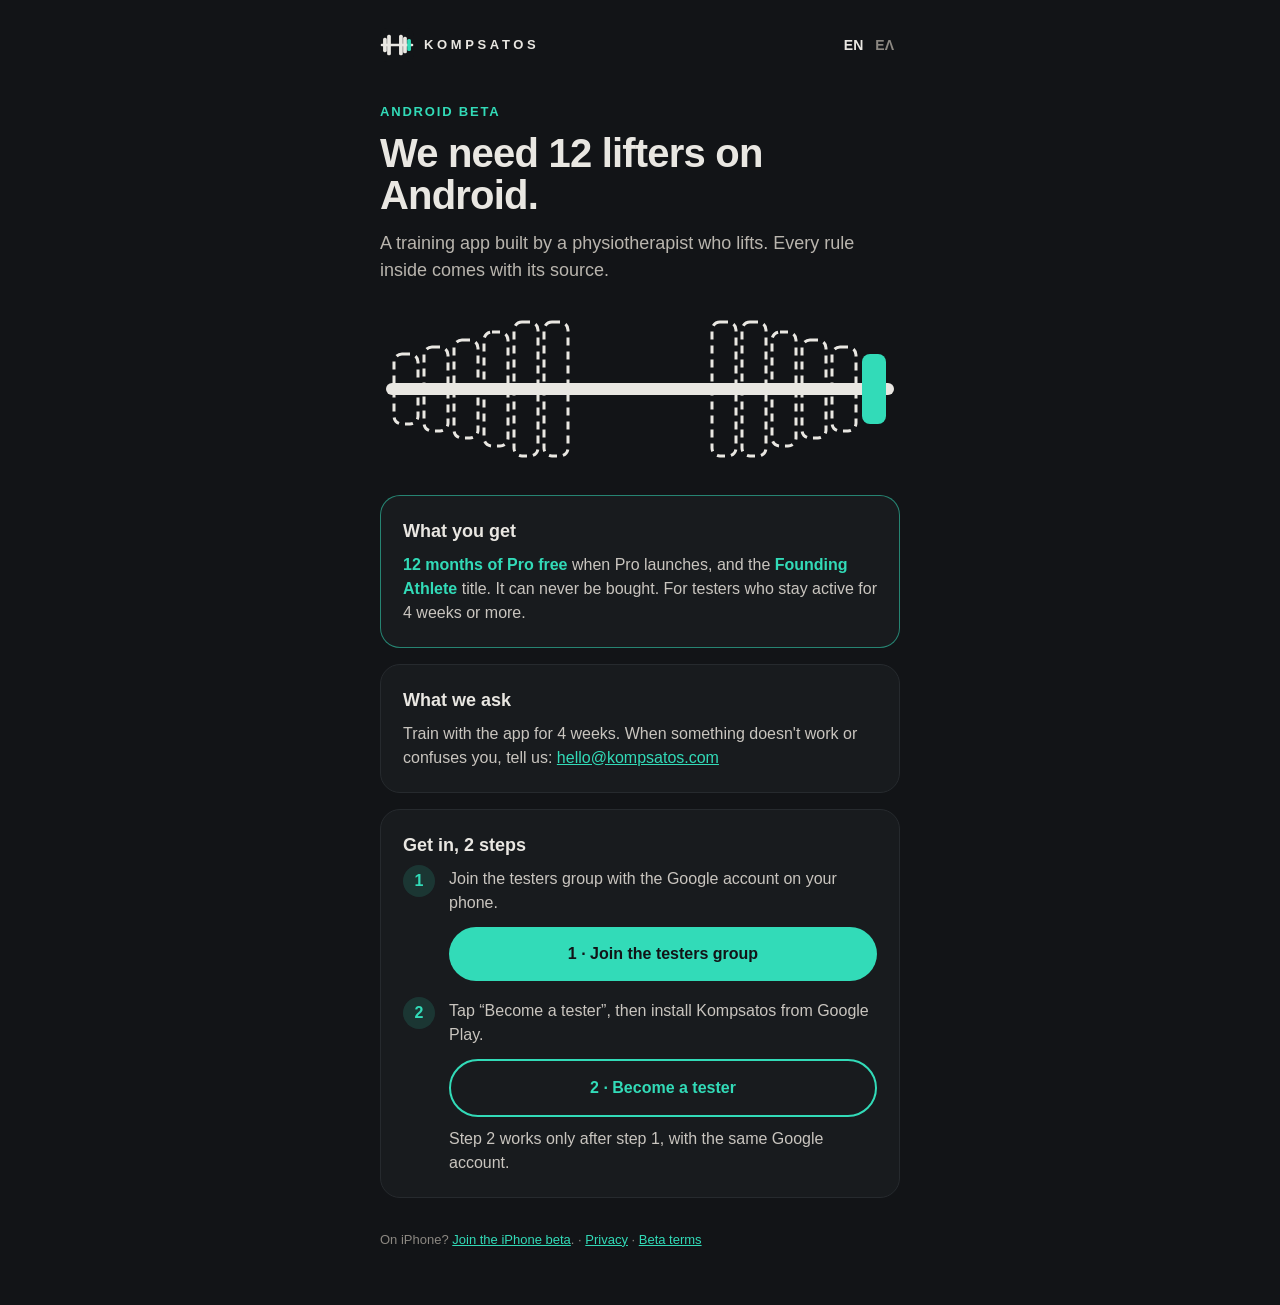
==== android/index.html @ 6ef9b978 "Android: 12 spots page (/android)" ====
<!doctype html>
<html lang="en">
<head>
  <meta charset="utf-8">
  <meta name="viewport" content="width=device-width, initial-scale=1">
  <title>12 spots for Android lifters — Kompsatos</title>
  <meta name="description" content="Kompsatos needs 12 lifters on Android. Train with the app for 4 weeks and get 12 months of Pro free and the Founding Athlete title.">
  <link rel="canonical" href="https://www.kompsatos.com/android/">
  <meta property="og:type" content="website">
  <meta property="og:site_name" content="Kompsatos">
  <meta property="og:title" content="12 spots for Android lifters — Kompsatos">
  <meta property="og:description" content="Train with Kompsatos for 4 weeks. Get 12 months of Pro free and the Founding Athlete title.">
  <meta property="og:url" content="https://www.kompsatos.com/android/">
  <meta property="og:image" content="https://www.kompsatos.com/og.png">
  <meta name="twitter:card" content="summary_large_image">
  <meta name="theme-color" content="#121417">
  <link rel="icon" href="/favicon.ico" sizes="32x32">
  <link rel="icon" href="/favicon.svg" type="image/svg+xml">
  <link rel="apple-touch-icon" href="/apple-touch-icon.png">
  <style>
    *{box-sizing:border-box;margin:0;padding:0}
    body{background:#121417;color:#E9E7E2;font-family:-apple-system,BlinkMacSystemFont,"Segoe UI",Roboto,Inter,Arial,sans-serif;line-height:1.5;-webkit-font-smoothing:antialiased}
    a{color:#32DBB8}
    .wrap{max-width:560px;margin:0 auto;padding:28px 20px 56px}
    .top{display:flex;justify-content:space-between;align-items:center;margin-bottom:40px}
    .brand{display:flex;align-items:center;gap:10px;font-weight:800;letter-spacing:.28em;font-size:13px;color:#E9E7E2;text-decoration:none}
    .brand svg{width:34px;height:34px}
    .lang button{background:none;border:0;color:#8C8882;font:inherit;font-size:14px;font-weight:600;cursor:pointer;padding:4px 6px}
    .lang button[aria-pressed="true"]{color:#E9E7E2}
    .eyebrow{color:#32DBB8;font-weight:800;letter-spacing:.14em;font-size:13px;margin-bottom:10px}
    h1{font-size:40px;line-height:1.05;letter-spacing:-.02em;font-weight:800}
    .sub{color:#B9B5AE;font-size:18px;margin-top:14px}
    .bar{margin:30px 0 8px}
    .card{background:#181B1E;border:1px solid #262A2E;border-radius:20px;padding:22px;margin-top:16px}
    .card h2{font-size:18px;margin-bottom:8px}
    .card p,.card li{color:#C9C5BF;font-size:16px}
    .gift{border-color:rgba(50,219,184,.55)}
    .gift b{color:#32DBB8}
    ol{list-style:none;counter-reset:s}
    ol li{counter-increment:s;position:relative;padding-left:46px;margin-top:18px}
    ol li:first-child{margin-top:4px}
    ol li::before{content:counter(s);position:absolute;left:0;top:-2px;width:32px;height:32px;border-radius:50%;background:rgba(50,219,184,.14);color:#32DBB8;font-weight:800;display:flex;align-items:center;justify-content:center}
    .btn{display:block;text-align:center;background:#32DBB8;color:#121417;font-weight:800;text-decoration:none;border-radius:999px;padding:15px 18px;margin-top:12px;font-size:16px}
    .btn.alt{background:transparent;color:#32DBB8;border:2px solid #32DBB8}
    .note{color:#8C8882;font-size:13px;margin-top:10px}
    .foot{color:#8C8882;font-size:13px;margin-top:32px}
    [data-l]{display:none}
    html[lang="en"] [data-l="en"],html[lang="el"] [data-l="el"]{display:revert}
  </style>
</head>
<body>
<div class="wrap">
  <div class="top">
    <a class="brand" href="/"><svg viewBox="0 0 100 100" aria-hidden="true"><rect width="100" height="100" rx="22.5" fill="#121417"/><rect x="2" y="46.5" width="96" height="7" rx="3.5" fill="#E9E7E2"/><rect x="9" y="29" width="11" height="42" rx="4.5" fill="#E9E7E2"/><rect x="21" y="20" width="11" height="60" rx="4.5" fill="#E9E7E2"/><rect x="56" y="20" width="11" height="60" rx="4.5" fill="#E9E7E2"/><rect x="68" y="26" width="11" height="48" rx="4.5" fill="#E9E7E2"/><rect x="80" y="32" width="11" height="36" rx="4.5" fill="#32DBB8"/></svg>KOMPSATOS</a>
    <div class="lang"><button type="button" data-set="en">EN</button><button type="button" data-set="el">ΕΛ</button></div>
  </div>

  <div class="eyebrow" data-l="en">ANDROID BETA</div>
  <div class="eyebrow" data-l="el">ANDROID BETA</div>
  <h1 data-l="en">We need 12 lifters on Android.</h1>
  <h1 data-l="el">Ψάχνουμε 12 αθλητές με Android.</h1>
  <p class="sub" data-l="en">A training app built by a physiotherapist who lifts. Every rule inside comes with its source.</p>
  <p class="sub" data-l="el">Εφαρμογή προπόνησης από φυσικοθεραπευτή που προπονείται. Κάθε κανόνας της έχει την πηγή του.</p>

  <svg class="bar" viewBox="0 0 520 150" width="100%" aria-hidden="true">
    <rect x="6" y="69" width="508" height="12" rx="6" fill="#E9E7E2"/>
    <g fill="none" stroke="#E9E7E2" stroke-width="3" stroke-dasharray="8 6">
      <rect x="14" y="40" width="24" height="70" rx="8"/><rect x="44" y="33" width="24" height="84" rx="8"/><rect x="74" y="26" width="24" height="98" rx="8"/><rect x="104" y="18" width="24" height="114" rx="8"/><rect x="134" y="8" width="24" height="134" rx="8"/><rect x="164" y="8" width="24" height="134" rx="8"/>
      <rect x="332" y="8" width="24" height="134" rx="8"/><rect x="362" y="8" width="24" height="134" rx="8"/><rect x="392" y="18" width="24" height="114" rx="8"/><rect x="422" y="26" width="24" height="98" rx="8"/><rect x="452" y="33" width="24" height="84" rx="8"/>
    </g>
    <rect x="482" y="40" width="24" height="70" rx="8" fill="#32DBB8"/>
  </svg>

  <div class="card gift">
    <h2 data-l="en">What you get</h2>
    <h2 data-l="el">Τι παίρνεις</h2>
    <p data-l="en"><b>12 months of Pro free</b> when Pro launches, and the <b>Founding Athlete</b> title. It can never be bought. For testers who stay active for 4 weeks or more.</p>
    <p data-l="el"><b>12 μήνες Pro δωρεάν</b> όταν έρθει το Pro, και τον τίτλο <b>Founding Athlete</b>, που δεν αγοράζεται ποτέ. Για όσους μείνουν ενεργοί 4 εβδομάδες ή περισσότερο.</p>
  </div>

  <div class="card">
    <h2 data-l="en">What we ask</h2>
    <h2 data-l="el">Τι ζητάμε</h2>
    <p data-l="en">Train with the app for 4 weeks. When something doesn't work or confuses you, tell us: <a href="mailto:hello@kompsatos.com">hello@kompsatos.com</a></p>
    <p data-l="el">Προπονήσου με την εφαρμογή 4 εβδομάδες. Όταν κάτι δεν δουλεύει ή σε μπερδεύει, πες μας: <a href="mailto:hello@kompsatos.com">hello@kompsatos.com</a></p>
  </div>

  <div class="card">
    <h2 data-l="en">Get in, 2 steps</h2>
    <h2 data-l="el">Μπες σε 2 βήματα</h2>
    <ol>
      <li>
        <span data-l="en">Join the testers group with the Google account on your phone.</span>
        <span data-l="el">Γράψου στην ομάδα δοκιμαστών με τον λογαριασμό Google του κινητού σου.</span>
        <a class="btn" href="https://groups.google.com/g/kompsatos-testers"><span data-l="en">1 · Join the testers group</span><span data-l="el">1 · Ομάδα δοκιμαστών</span></a>
      </li>
      <li>
        <span data-l="en">Tap “Become a tester”, then install Kompsatos from Google Play.</span>
        <span data-l="el">Πάτα «Γίνετε δοκιμαστής» και μετά εγκατάστησε το Kompsatos από το Google Play.</span>
        <a class="btn alt" href="https://play.google.com/apps/testing/com.dimitrislazaridis.coachapp"><span data-l="en">2 · Become a tester</span><span data-l="el">2 · Γίνε δοκιμαστής</span></a>
        <p class="note" data-l="en">Step 2 works only after step 1, with the same Google account.</p>
        <p class="note" data-l="el">Το βήμα 2 δουλεύει μόνο μετά το βήμα 1, με τον ίδιο λογαριασμό Google.</p>
      </li>
    </ol>
  </div>

  <p class="foot" data-l="en">On iPhone? <a href="/#beta">Join the iPhone beta</a>. · <a href="/privacy.html">Privacy</a> · <a href="/terms.html">Beta terms</a></p>
  <p class="foot" data-l="el">Έχεις iPhone; <a href="/el/#beta">Μπες στη beta για iPhone</a>. · <a href="/el/privacy.html">Απόρρητο</a> · <a href="/el/terms.html">Όροι beta</a></p>
</div>
<script>
(function(){
  var h=document.documentElement, q=new URLSearchParams(location.search).get('lang');
  var l=(q==='el'||q==='en')?q:((navigator.language||'').toLowerCase().indexOf('el')===0?'el':'en');
  function set(x){h.lang=x;document.title=x==='el'?'12 θέσεις για αθλητές με Android — Kompsatos':'12 spots for Android lifters — Kompsatos';
    document.querySelectorAll('.lang button').forEach(function(b){b.setAttribute('aria-pressed',b.getAttribute('data-set')===x)});}
  document.querySelectorAll('.lang button').forEach(function(b){b.addEventListener('click',function(){set(b.getAttribute('data-set'))})});
  set(l);
})();
</script>
</body>
</html>
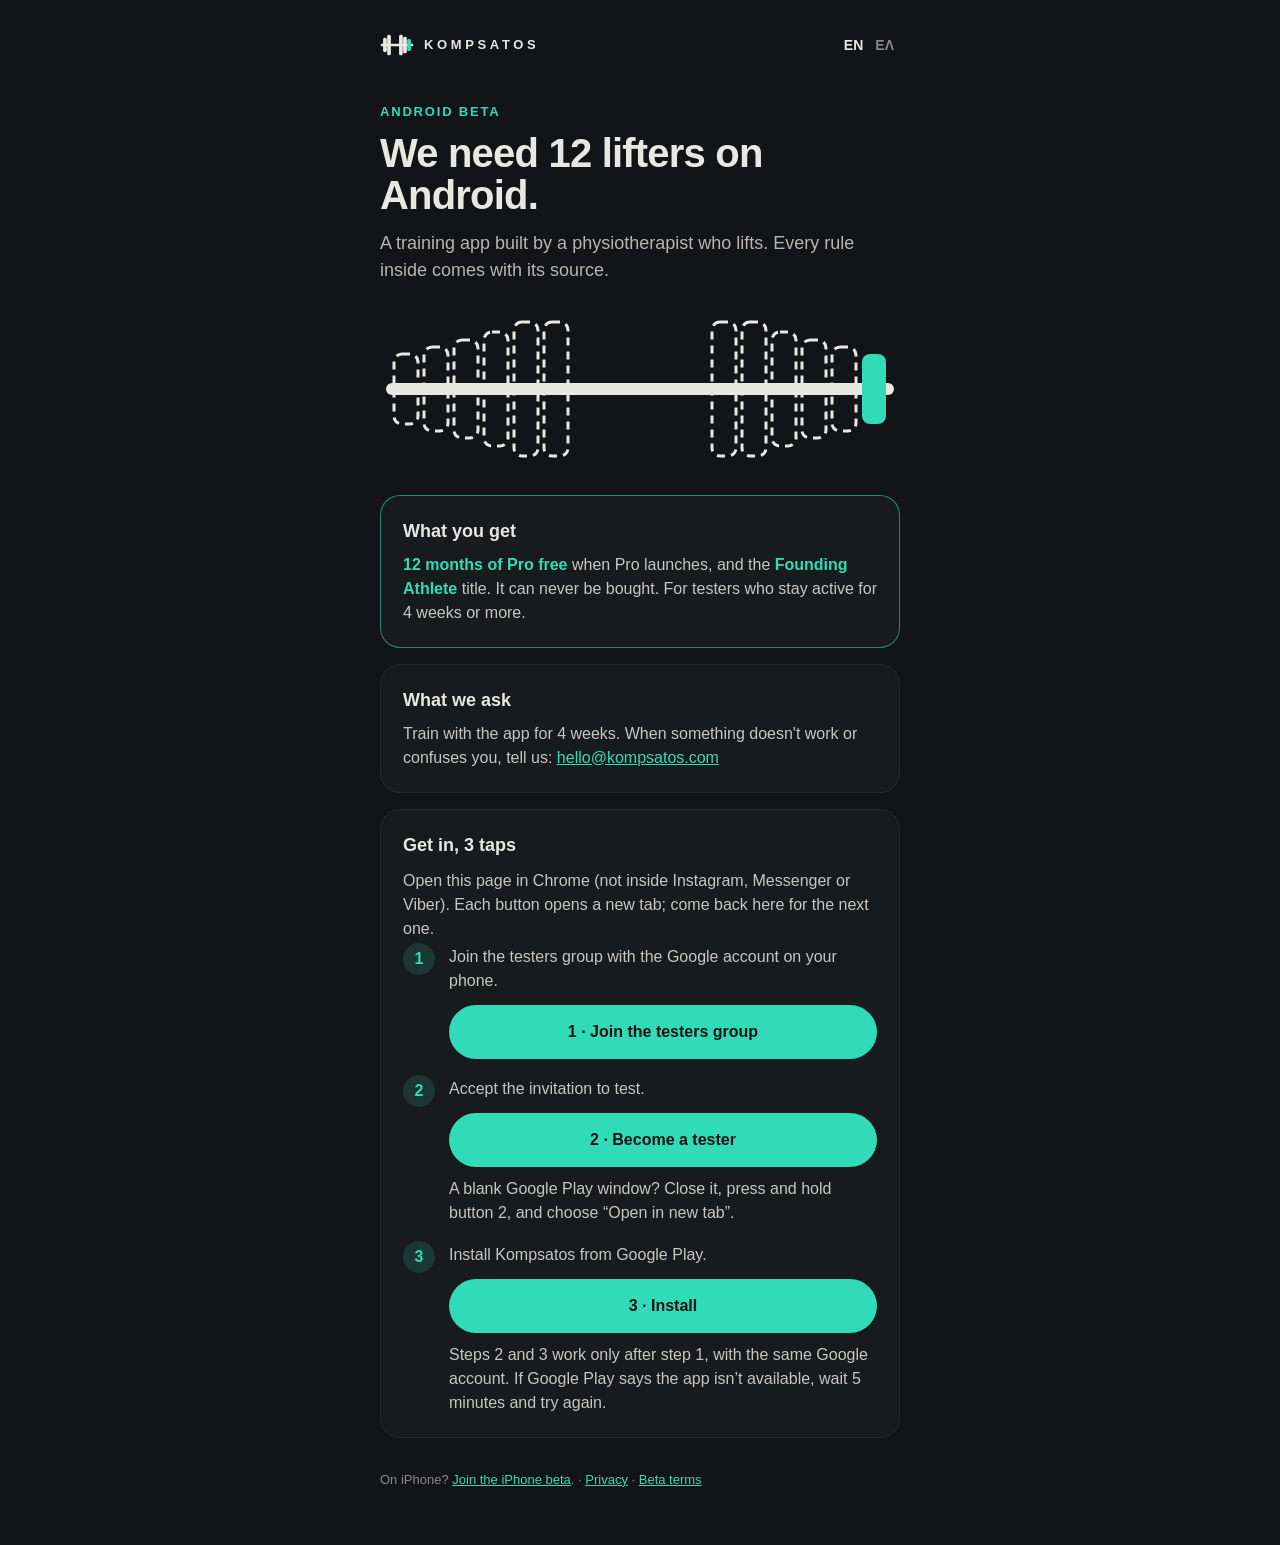
==== commit 2b299899: "Android page: three taps, each in a new tab, with a fix for the blank Play window Testers opening th" ====
--- a/android/index.html
+++ b/android/index.html
@@ -86,20 +86,29 @@
   </div>
 
   <div class="card">
-    <h2 data-l="en">Get in, 2 steps</h2>
-    <h2 data-l="el">Μπες σε 2 βήματα</h2>
+    <h2 data-l="en">Get in, 3 taps</h2>
+    <h2 data-l="el">Μπες με 3 πατήματα</h2>
+    <p class="note" data-l="en">Open this page in Chrome (not inside Instagram, Messenger or Viber). Each button opens a new tab; come back here for the next one.</p>
+    <p class="note" data-l="el">Άνοιξε αυτή τη σελίδα στο Chrome (όχι μέσα από Instagram, Messenger ή Viber). Κάθε κουμπί ανοίγει νέα καρτέλα· γύρνα εδώ για το επόμενο.</p>
     <ol>
       <li>
         <span data-l="en">Join the testers group with the Google account on your phone.</span>
         <span data-l="el">Γράψου στην ομάδα δοκιμαστών με τον λογαριασμό Google του κινητού σου.</span>
-        <a class="btn" href="https://groups.google.com/g/kompsatos-testers"><span data-l="en">1 · Join the testers group</span><span data-l="el">1 · Ομάδα δοκιμαστών</span></a>
+        <a class="btn" href="https://groups.google.com/g/kompsatos-testers" target="_blank" rel="noopener"><span data-l="en">1 · Join the testers group</span><span data-l="el">1 · Ομάδα δοκιμαστών</span></a>
       </li>
       <li>
-        <span data-l="en">Tap “Become a tester”, then install Kompsatos from Google Play.</span>
-        <span data-l="el">Πάτα «Γίνετε δοκιμαστής» και μετά εγκατάστησε το Kompsatos από το Google Play.</span>
-        <a class="btn alt" href="https://play.google.com/apps/testing/com.dimitrislazaridis.coachapp"><span data-l="en">2 · Become a tester</span><span data-l="el">2 · Γίνε δοκιμαστής</span></a>
-        <p class="note" data-l="en">Step 2 works only after step 1, with the same Google account.</p>
-        <p class="note" data-l="el">Το βήμα 2 δουλεύει μόνο μετά το βήμα 1, με τον ίδιο λογαριασμό Google.</p>
+        <span data-l="en">Accept the invitation to test.</span>
+        <span data-l="el">Αποδέξου τη συμμετοχή στη δοκιμή.</span>
+        <a class="btn" href="https://play.google.com/apps/testing/com.dimitrislazaridis.coachapp" target="_blank" rel="noopener"><span data-l="en">2 · Become a tester</span><span data-l="el">2 · Γίνε δοκιμαστής</span></a>
+        <p class="note" data-l="en">A blank Google Play window? Close it, press and hold button 2, and choose “Open in new tab”.</p>
+        <p class="note" data-l="el">Βλέπεις λευκό παράθυρο του Google Play; Κλείσ' το, κράτα πατημένο το κουμπί 2 και διάλεξε «Άνοιγμα σε νέα καρτέλα».</p>
+      </li>
+      <li>
+        <span data-l="en">Install Kompsatos from Google Play.</span>
+        <span data-l="el">Εγκατάστησε το Kompsatos από το Google Play.</span>
+        <a class="btn" href="https://play.google.com/store/apps/details?id=com.dimitrislazaridis.coachapp"><span data-l="en">3 · Install</span><span data-l="el">3 · Εγκατάσταση</span></a>
+        <p class="note" data-l="en">Steps 2 and 3 work only after step 1, with the same Google account. If Google Play says the app isn’t available, wait 5 minutes and try again.</p>
+        <p class="note" data-l="el">Τα βήματα 2 και 3 δουλεύουν μόνο μετά το βήμα 1, με τον ίδιο λογαριασμό Google. Αν το Google Play γράψει ότι η εφαρμογή δεν είναι διαθέσιμη, περίμενε 5 λεπτά και ξαναδοκίμασε.</p>
       </li>
     </ol>
   </div>
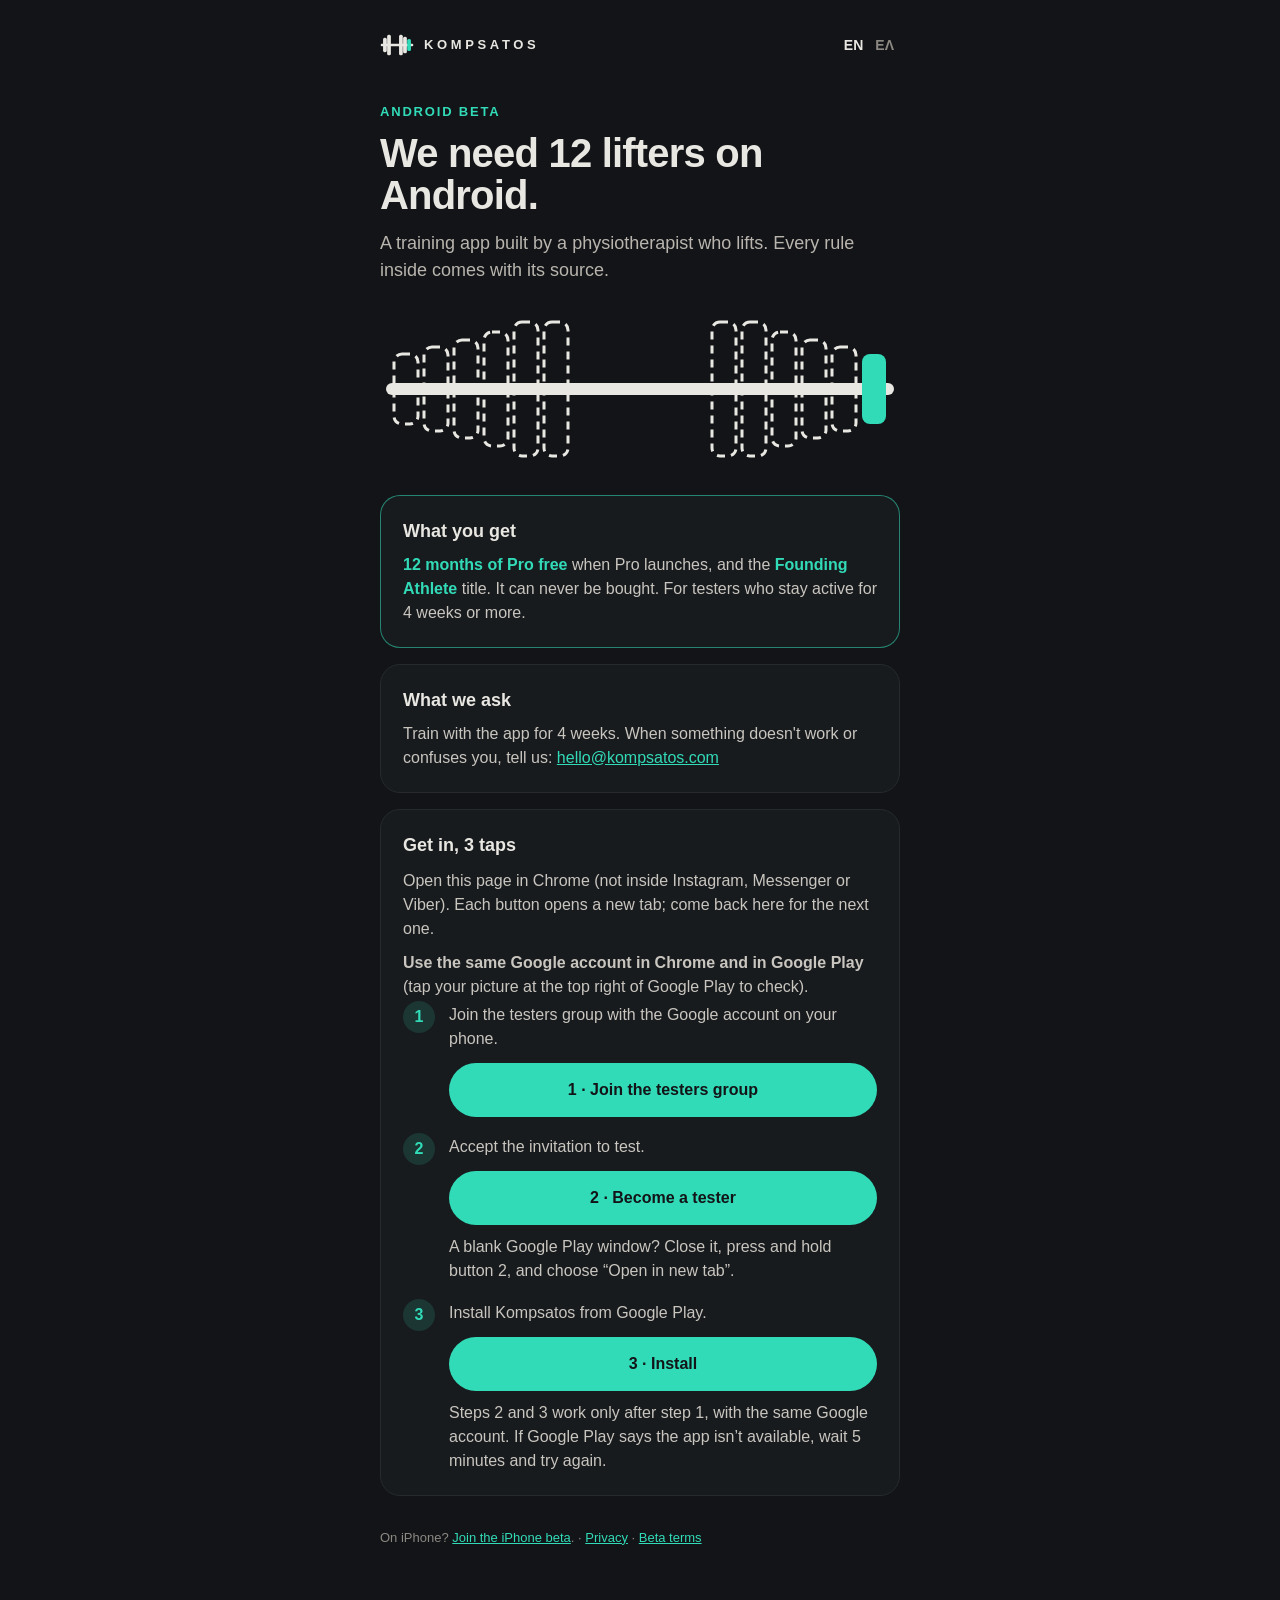
==== commit 3d87de59: "Android page: same Google account in Chrome and Google Play Co-Authored-By: Claude Opus 5.5 <noreply" ====
--- a/android/index.html
+++ b/android/index.html
@@ -89,7 +89,9 @@
     <h2 data-l="en">Get in, 3 taps</h2>
     <h2 data-l="el">Μπες με 3 πατήματα</h2>
     <p class="note" data-l="en">Open this page in Chrome (not inside Instagram, Messenger or Viber). Each button opens a new tab; come back here for the next one.</p>
+    <p class="note" data-l="en"><b>Use the same Google account in Chrome and in Google Play</b> (tap your picture at the top right of Google Play to check).</p>
     <p class="note" data-l="el">Άνοιξε αυτή τη σελίδα στο Chrome (όχι μέσα από Instagram, Messenger ή Viber). Κάθε κουμπί ανοίγει νέα καρτέλα· γύρνα εδώ για το επόμενο.</p>
+    <p class="note" data-l="el"><b>Ο λογαριασμός Google στο Chrome πρέπει να είναι ο ίδιος με του Google Play</b> (πάτα την εικόνα σου πάνω δεξιά στο Google Play για να το δεις).</p>
     <ol>
       <li>
         <span data-l="en">Join the testers group with the Google account on your phone.</span>
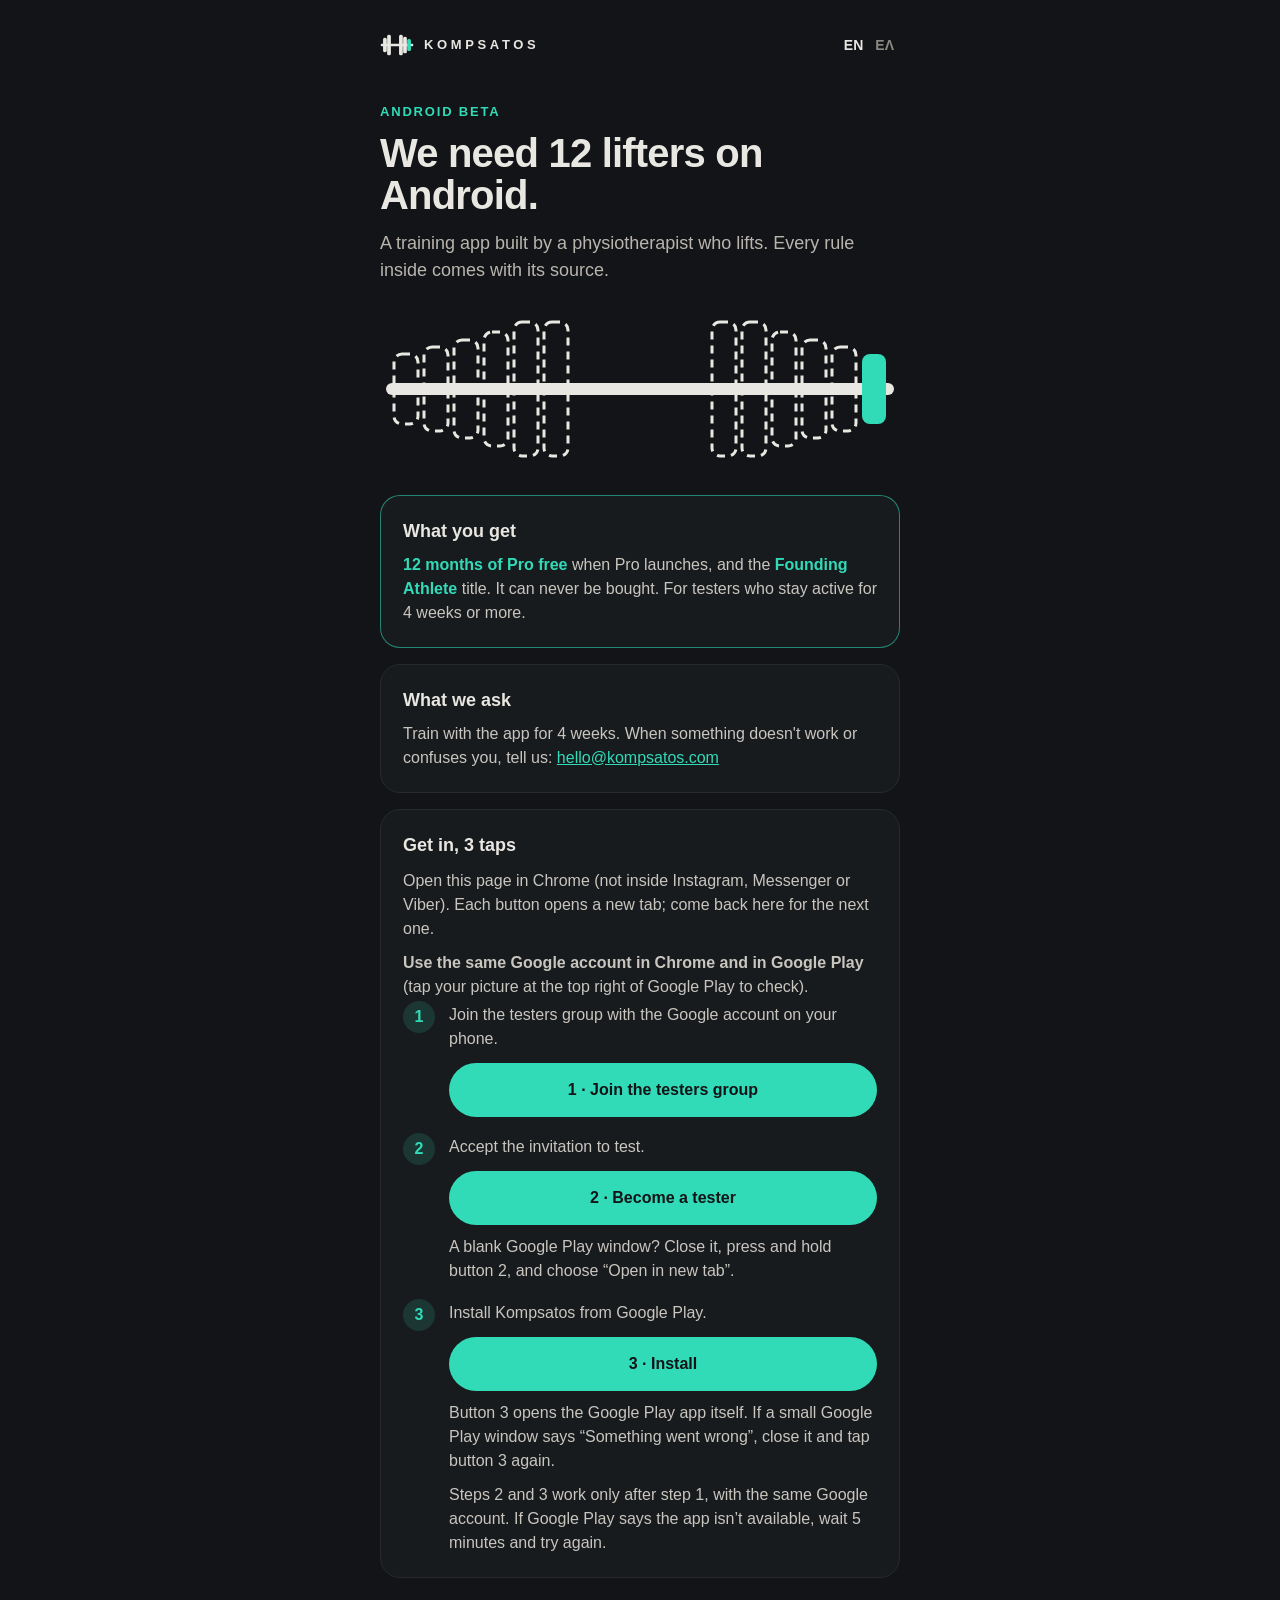
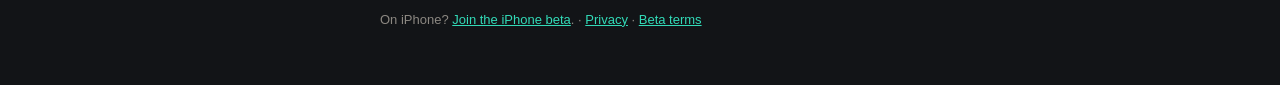
==== commit 54d76ef1: "Android page: install button opens the Google Play app, not the inline sheet The small Google Play s" ====
--- a/android/index.html
+++ b/android/index.html
@@ -108,8 +108,10 @@
       <li>
         <span data-l="en">Install Kompsatos from Google Play.</span>
         <span data-l="el">Εγκατάστησε το Kompsatos από το Google Play.</span>
-        <a class="btn" href="https://play.google.com/store/apps/details?id=com.dimitrislazaridis.coachapp"><span data-l="en">3 · Install</span><span data-l="el">3 · Εγκατάσταση</span></a>
+        <a class="btn" href="intent://details?id=com.dimitrislazaridis.coachapp#Intent;scheme=market;package=com.android.vending;S.browser_fallback_url=https%3A%2F%2Fplay.google.com%2Fstore%2Fapps%2Fdetails%3Fid%3Dcom.dimitrislazaridis.coachapp;end"><span data-l="en">3 · Install</span><span data-l="el">3 · Εγκατάσταση</span></a>
+        <p class="note" data-l="en">Button 3 opens the Google Play app itself. If a small Google Play window says “Something went wrong”, close it and tap button 3 again.</p>
         <p class="note" data-l="en">Steps 2 and 3 work only after step 1, with the same Google account. If Google Play says the app isn’t available, wait 5 minutes and try again.</p>
+        <p class="note" data-l="el">Το κουμπί 3 ανοίγει την ίδια την εφαρμογή Google Play. Αν ένα μικρό παράθυρο του Google Play γράψει «Σφάλμα», κλείσ' το και πάτα ξανά το κουμπί 3.</p>
         <p class="note" data-l="el">Τα βήματα 2 και 3 δουλεύουν μόνο μετά το βήμα 1, με τον ίδιο λογαριασμό Google. Αν το Google Play γράψει ότι η εφαρμογή δεν είναι διαθέσιμη, περίμενε 5 λεπτά και ξαναδοκίμασε.</p>
       </li>
     </ol>
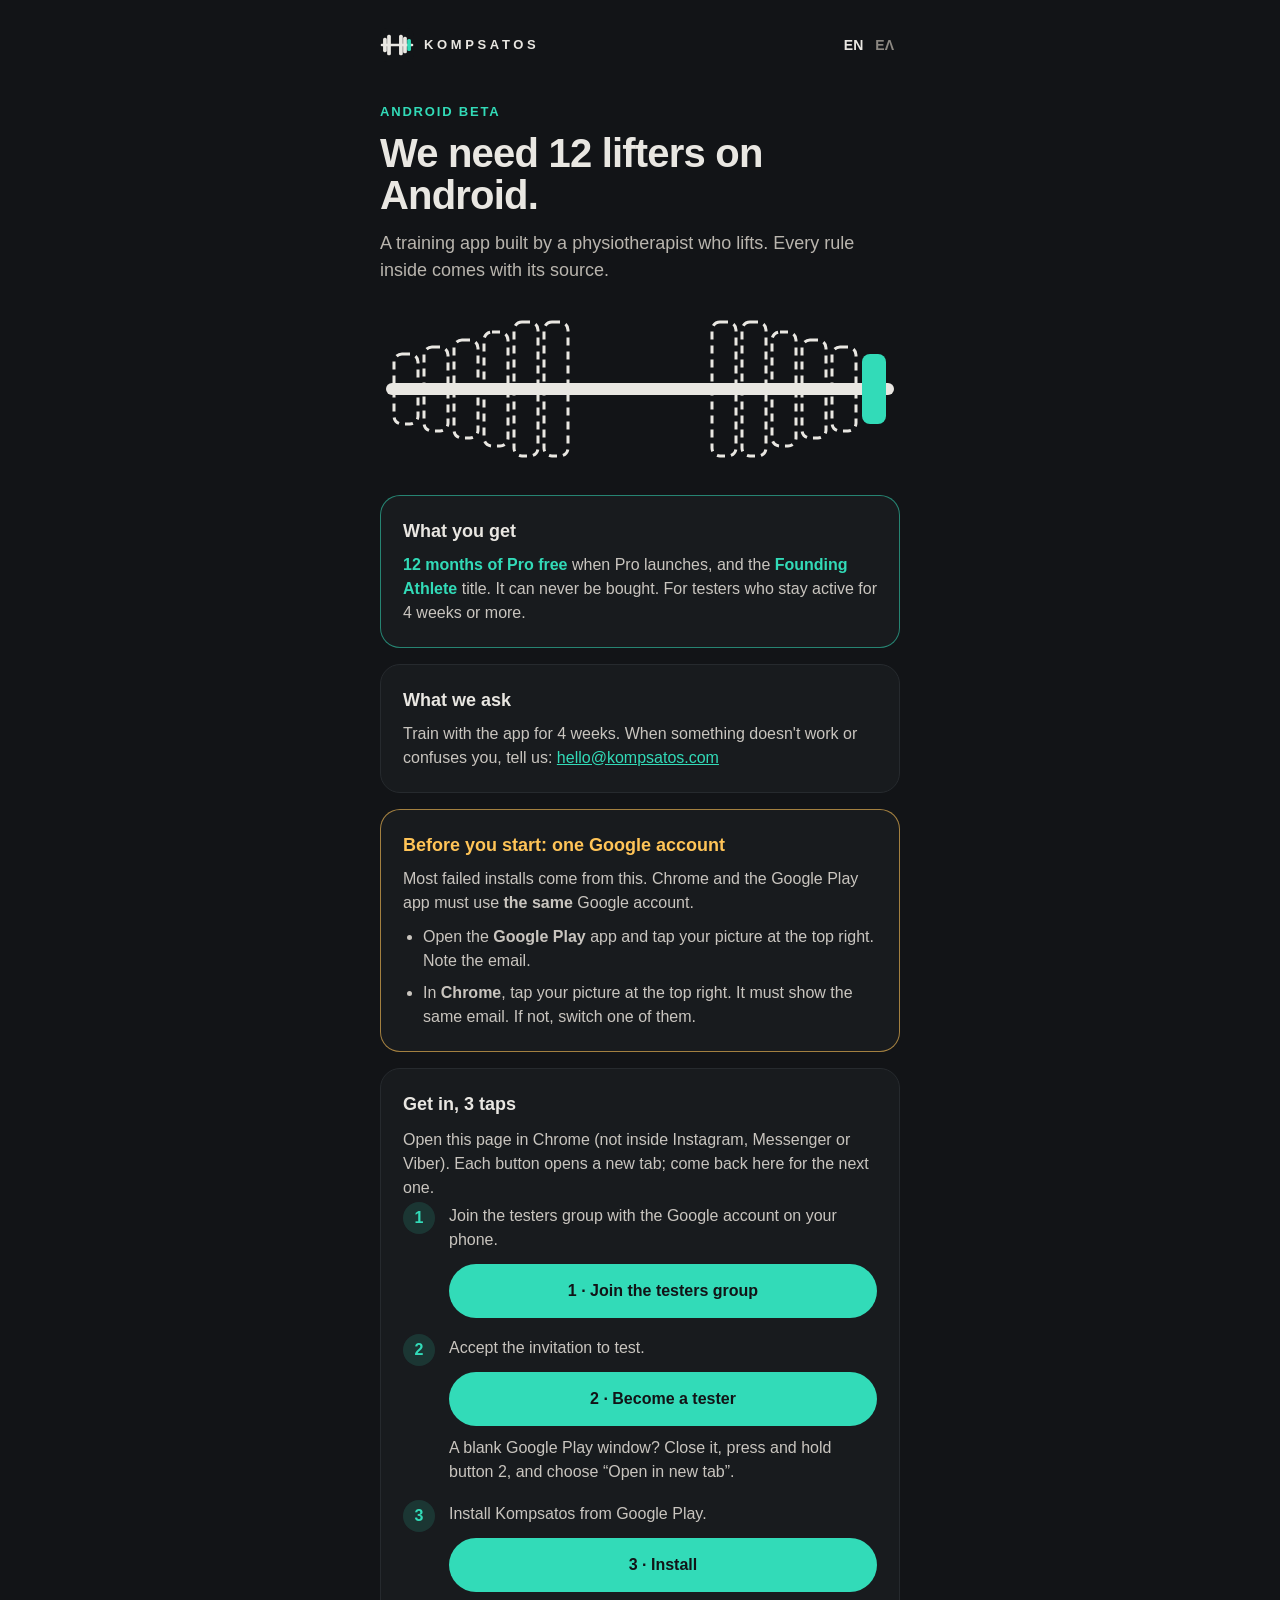
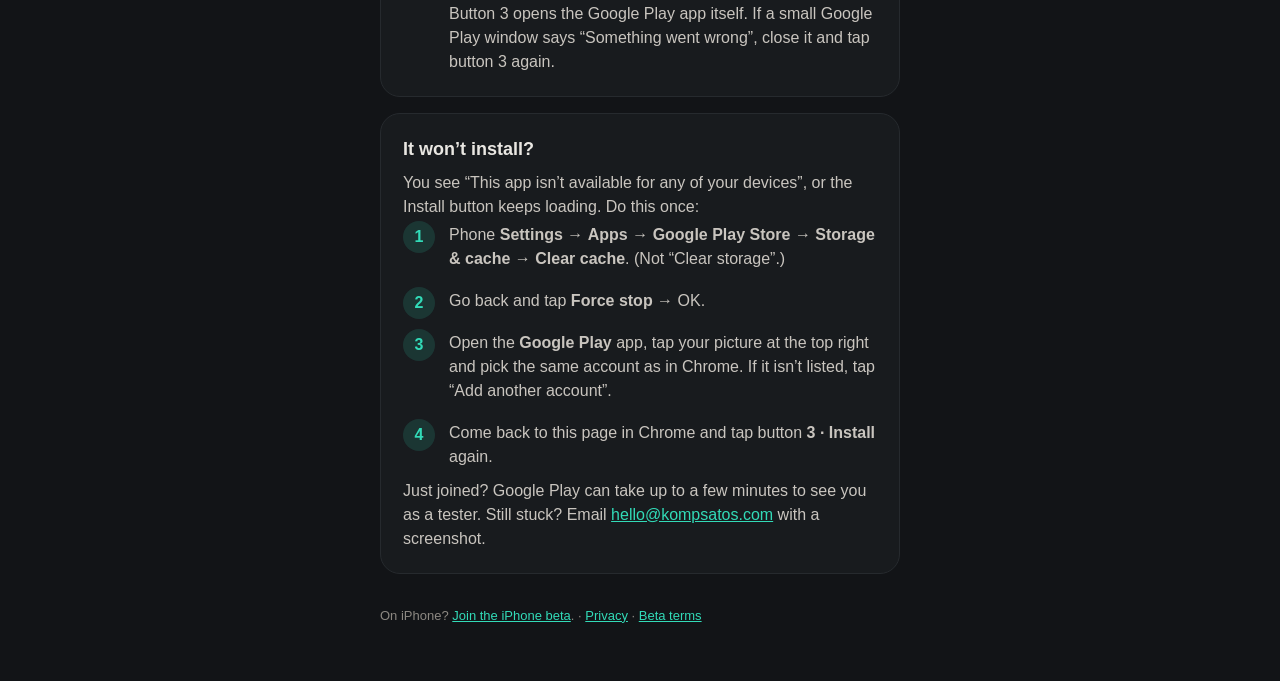
==== commit 1e27ef45: "Android page: account check up front and a "won't install" fix - New card before the three taps: che" ====
--- a/android/index.html
+++ b/android/index.html
@@ -43,6 +43,10 @@
     .btn{display:block;text-align:center;background:#32DBB8;color:#121417;font-weight:800;text-decoration:none;border-radius:999px;padding:15px 18px;margin-top:12px;font-size:16px}
     .btn.alt{background:transparent;color:#32DBB8;border:2px solid #32DBB8}
     .note{color:#8C8882;font-size:13px;margin-top:10px}
+    .warn{border-color:rgba(255,196,87,.6)}
+    .warn h2{color:#FFC457}
+    .checks{margin:10px 0 0 20px}
+    .checks li{margin-top:8px}
     .foot{color:#8C8882;font-size:13px;margin-top:32px}
     [data-l]{display:none}
     html[lang="en"] [data-l="en"],html[lang="el"] [data-l="el"]{display:revert}
@@ -85,13 +89,24 @@
     <p data-l="el">Προπονήσου με την εφαρμογή 4 εβδομάδες. Όταν κάτι δεν δουλεύει ή σε μπερδεύει, πες μας: <a href="mailto:hello@kompsatos.com">hello@kompsatos.com</a></p>
   </div>
 
+  <div class="card warn">
+    <h2 data-l="en">Before you start: one Google account</h2>
+    <h2 data-l="el">Πριν ξεκινήσεις: ένας λογαριασμός Google</h2>
+    <p data-l="en">Most failed installs come from this. Chrome and the Google Play app must use <b>the same</b> Google account.</p>
+    <p data-l="el">Από εδώ ξεκινούν σχεδόν όλες οι αποτυχημένες εγκαταστάσεις. Το Chrome και η εφαρμογή Google Play πρέπει να έχουν <b>τον ίδιο</b> λογαριασμό Google.</p>
+    <ul class="checks">
+      <li data-l="en">Open the <b>Google Play</b> app and tap your picture at the top right. Note the email.</li>
+      <li data-l="en">In <b>Chrome</b>, tap your picture at the top right. It must show the same email. If not, switch one of them.</li>
+      <li data-l="el">Άνοιξε την εφαρμογή <b>Google Play</b> και πάτα την εικόνα σου πάνω δεξιά. Δες ποιο email γράφει.</li>
+      <li data-l="el">Στο <b>Chrome</b> πάτα την εικόνα σου πάνω δεξιά. Πρέπει να γράφει το ίδιο email. Αν όχι, άλλαξε το ένα από τα δύο.</li>
+    </ul>
+  </div>
+
   <div class="card">
     <h2 data-l="en">Get in, 3 taps</h2>
     <h2 data-l="el">Μπες με 3 πατήματα</h2>
     <p class="note" data-l="en">Open this page in Chrome (not inside Instagram, Messenger or Viber). Each button opens a new tab; come back here for the next one.</p>
-    <p class="note" data-l="en"><b>Use the same Google account in Chrome and in Google Play</b> (tap your picture at the top right of Google Play to check).</p>
     <p class="note" data-l="el">Άνοιξε αυτή τη σελίδα στο Chrome (όχι μέσα από Instagram, Messenger ή Viber). Κάθε κουμπί ανοίγει νέα καρτέλα· γύρνα εδώ για το επόμενο.</p>
-    <p class="note" data-l="el"><b>Ο λογαριασμός Google στο Chrome πρέπει να είναι ο ίδιος με του Google Play</b> (πάτα την εικόνα σου πάνω δεξιά στο Google Play για να το δεις).</p>
     <ol>
       <li>
         <span data-l="en">Join the testers group with the Google account on your phone.</span>
@@ -110,11 +125,28 @@
         <span data-l="el">Εγκατάστησε το Kompsatos από το Google Play.</span>
         <a class="btn" href="intent://details?id=com.dimitrislazaridis.coachapp#Intent;scheme=market;package=com.android.vending;S.browser_fallback_url=https%3A%2F%2Fplay.google.com%2Fstore%2Fapps%2Fdetails%3Fid%3Dcom.dimitrislazaridis.coachapp;end"><span data-l="en">3 · Install</span><span data-l="el">3 · Εγκατάσταση</span></a>
         <p class="note" data-l="en">Button 3 opens the Google Play app itself. If a small Google Play window says “Something went wrong”, close it and tap button 3 again.</p>
-        <p class="note" data-l="en">Steps 2 and 3 work only after step 1, with the same Google account. If Google Play says the app isn’t available, wait 5 minutes and try again.</p>
         <p class="note" data-l="el">Το κουμπί 3 ανοίγει την ίδια την εφαρμογή Google Play. Αν ένα μικρό παράθυρο του Google Play γράψει «Σφάλμα», κλείσ' το και πάτα ξανά το κουμπί 3.</p>
-        <p class="note" data-l="el">Τα βήματα 2 και 3 δουλεύουν μόνο μετά το βήμα 1, με τον ίδιο λογαριασμό Google. Αν το Google Play γράψει ότι η εφαρμογή δεν είναι διαθέσιμη, περίμενε 5 λεπτά και ξαναδοκίμασε.</p>
       </li>
     </ol>
+  </div>
+
+  <div class="card" id="help">
+    <h2 data-l="en">It won’t install?</h2>
+    <h2 data-l="el">Δεν εγκαθίσταται;</h2>
+    <p data-l="en">You see “This app isn’t available for any of your devices”, or the Install button keeps loading. Do this once:</p>
+    <p data-l="el">Βλέπεις «Αυτή η εφαρμογή δεν είναι διαθέσιμη για καμία από τις συσκευές σας», ή το «Εγκατάσταση» φορτώνει συνέχεια. Κάνε μία φορά τα εξής:</p>
+    <ol>
+      <li data-l="en">Phone <b>Settings</b> → <b>Apps</b> → <b>Google Play Store</b> → <b>Storage &amp; cache</b> → <b>Clear cache</b>. (Not “Clear storage”.)</li>
+      <li data-l="en">Go back and tap <b>Force stop</b> → OK.</li>
+      <li data-l="en">Open the <b>Google Play</b> app, tap your picture at the top right and pick the same account as in Chrome. If it isn’t listed, tap “Add another account”.</li>
+      <li data-l="en">Come back to this page in Chrome and tap button <b>3 · Install</b> again.</li>
+      <li data-l="el"><b>Ρυθμίσεις</b> κινητού → <b>Εφαρμογές</b> → <b>Google Play Store</b> → <b>Αποθηκευτικός χώρος και κρυφή μνήμη</b> → <b>Διαγραφή κρυφής μνήμης</b>. (Όχι «Διαγραφή αποθηκευτικού χώρου».)</li>
+      <li data-l="el">Γύρνα πίσω και πάτα <b>Αναγκαστική διακοπή</b> → ΟΚ.</li>
+      <li data-l="el">Άνοιξε την εφαρμογή <b>Google Play</b>, πάτα την εικόνα σου πάνω δεξιά και διάλεξε τον ίδιο λογαριασμό με το Chrome. Αν δεν υπάρχει, πάτα «Προσθήκη άλλου λογαριασμού».</li>
+      <li data-l="el">Γύρνα σε αυτή τη σελίδα στο Chrome και πάτα ξανά το κουμπί <b>3 · Εγκατάσταση</b>.</li>
+    </ol>
+    <p class="note" data-l="en">Just joined? Google Play can take up to a few minutes to see you as a tester. Still stuck? Email <a href="mailto:hello@kompsatos.com">hello@kompsatos.com</a> with a screenshot.</p>
+    <p class="note" data-l="el">Μόλις γράφτηκες; Το Google Play μπορεί να θέλει λίγα λεπτά για να σε δει ως δοκιμαστή. Ακόμα τίποτα; Στείλε screenshot στο <a href="mailto:hello@kompsatos.com">hello@kompsatos.com</a>.</p>
   </div>
 
   <p class="foot" data-l="en">On iPhone? <a href="/#beta">Join the iPhone beta</a>. · <a href="/privacy.html">Privacy</a> · <a href="/terms.html">Beta terms</a></p>
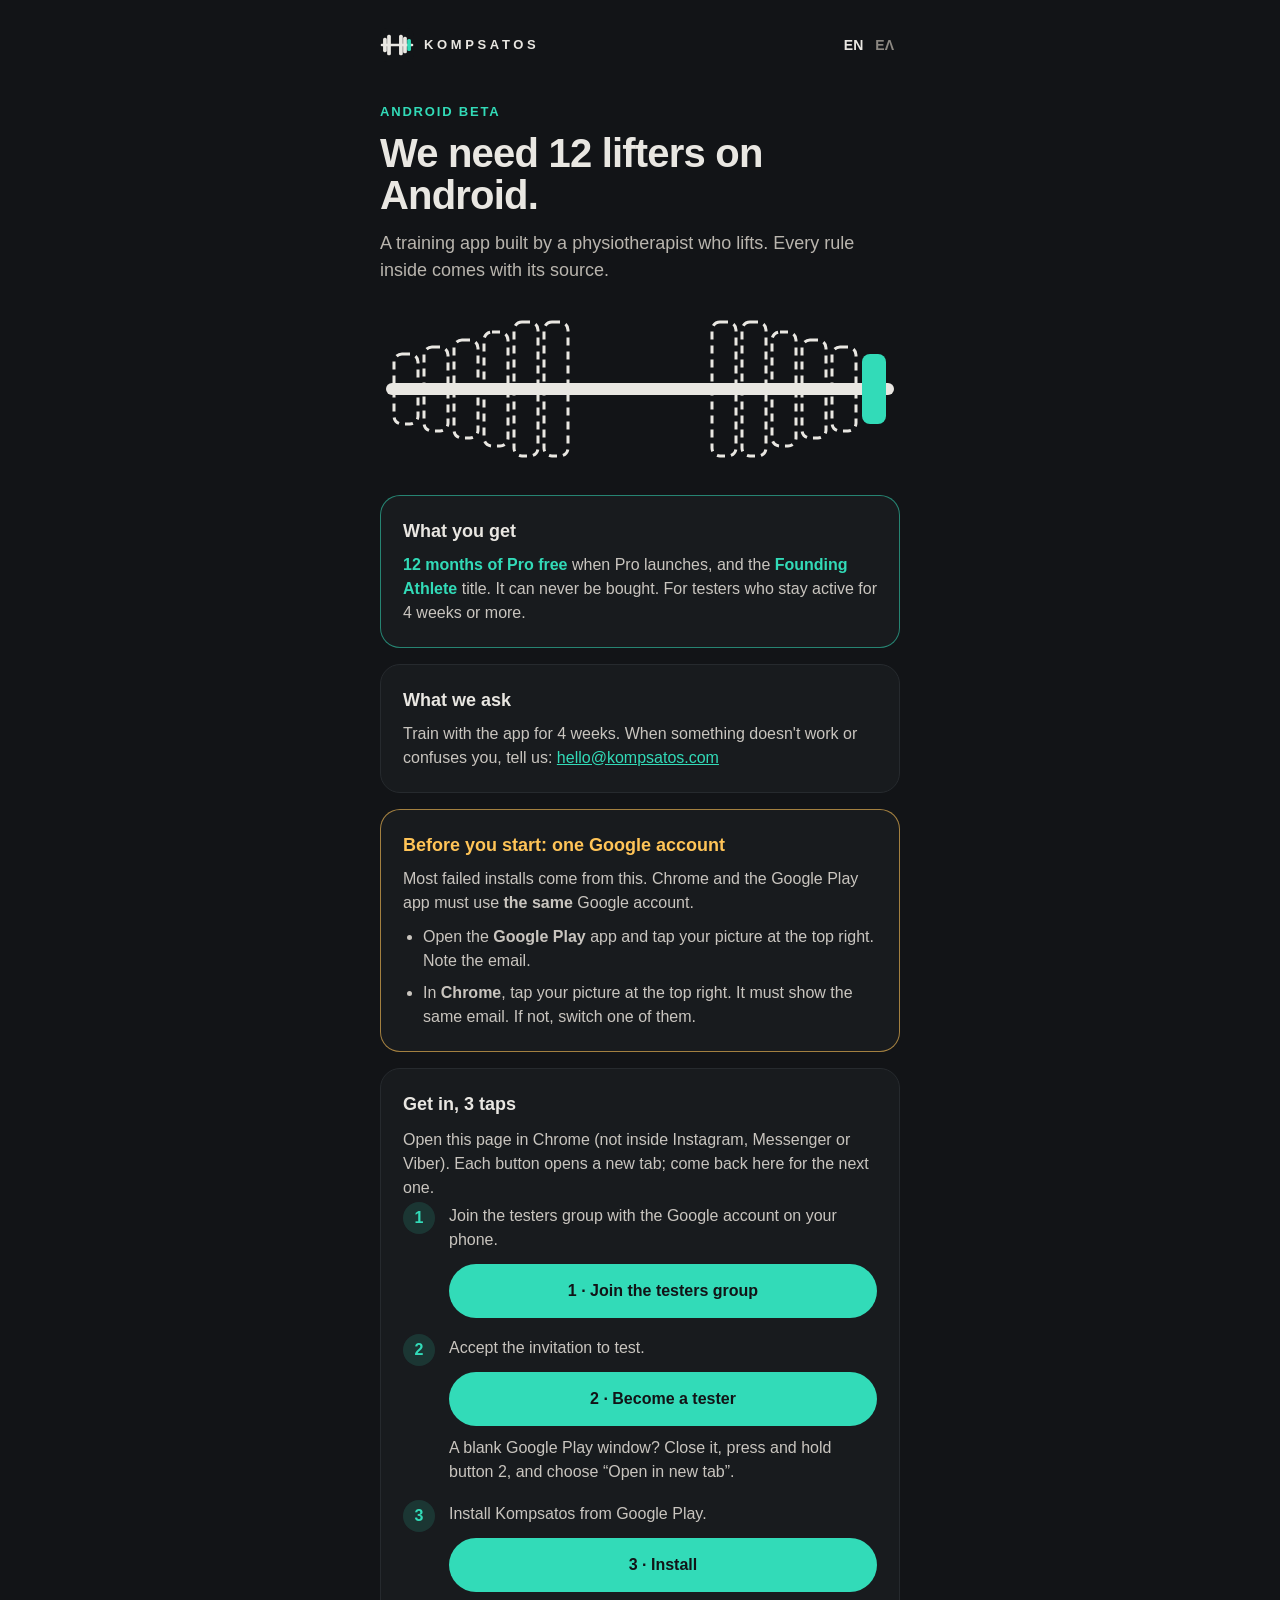
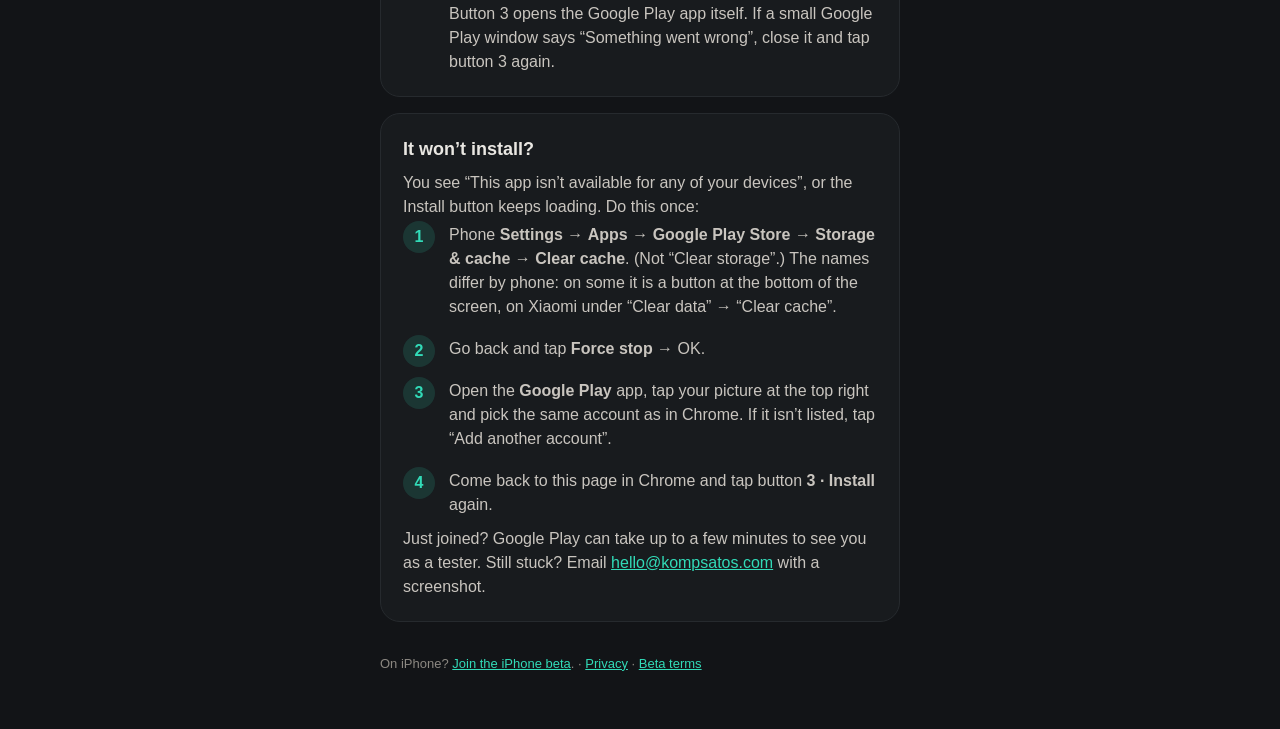
==== commit 594f0882: "Android page: where "clear cache" is on other phones The menu names differ by maker: a "Clear cache"" ====
--- a/android/index.html
+++ b/android/index.html
@@ -136,11 +136,11 @@
     <p data-l="en">You see “This app isn’t available for any of your devices”, or the Install button keeps loading. Do this once:</p>
     <p data-l="el">Βλέπεις «Αυτή η εφαρμογή δεν είναι διαθέσιμη για καμία από τις συσκευές σας», ή το «Εγκατάσταση» φορτώνει συνέχεια. Κάνε μία φορά τα εξής:</p>
     <ol>
-      <li data-l="en">Phone <b>Settings</b> → <b>Apps</b> → <b>Google Play Store</b> → <b>Storage &amp; cache</b> → <b>Clear cache</b>. (Not “Clear storage”.)</li>
+      <li data-l="en">Phone <b>Settings</b> → <b>Apps</b> → <b>Google Play Store</b> → <b>Storage &amp; cache</b> → <b>Clear cache</b>. (Not “Clear storage”.) The names differ by phone: on some it is a button at the bottom of the screen, on Xiaomi under “Clear data” → “Clear cache”.</li>
       <li data-l="en">Go back and tap <b>Force stop</b> → OK.</li>
       <li data-l="en">Open the <b>Google Play</b> app, tap your picture at the top right and pick the same account as in Chrome. If it isn’t listed, tap “Add another account”.</li>
       <li data-l="en">Come back to this page in Chrome and tap button <b>3 · Install</b> again.</li>
-      <li data-l="el"><b>Ρυθμίσεις</b> κινητού → <b>Εφαρμογές</b> → <b>Google Play Store</b> → <b>Αποθηκευτικός χώρος και κρυφή μνήμη</b> → <b>Διαγραφή κρυφής μνήμης</b>. (Όχι «Διαγραφή αποθηκευτικού χώρου».)</li>
+      <li data-l="el"><b>Ρυθμίσεις</b> κινητού → <b>Εφαρμογές</b> → <b>Google Play Store</b> → <b>Αποθηκευτικός χώρος και κρυφή μνήμη</b> → <b>Διαγραφή κρυφής μνήμης</b>. (Όχι «Διαγραφή αποθηκευτικού χώρου».) Τα ονόματα αλλάζουν ανά κινητό: σε κάποια είναι κουμπί «Εκκαθάριση cache» στο κάτω μέρος της οθόνης, σε Xiaomi μέσα στο «Εκκαθάριση δεδομένων» → «Εκκαθάριση cache».</li>
       <li data-l="el">Γύρνα πίσω και πάτα <b>Αναγκαστική διακοπή</b> → ΟΚ.</li>
       <li data-l="el">Άνοιξε την εφαρμογή <b>Google Play</b>, πάτα την εικόνα σου πάνω δεξιά και διάλεξε τον ίδιο λογαριασμό με το Chrome. Αν δεν υπάρχει, πάτα «Προσθήκη άλλου λογαριασμού».</li>
       <li data-l="el">Γύρνα σε αυτή τη σελίδα στο Chrome και πάτα ξανά το κουμπί <b>3 · Εγκατάσταση</b>.</li>
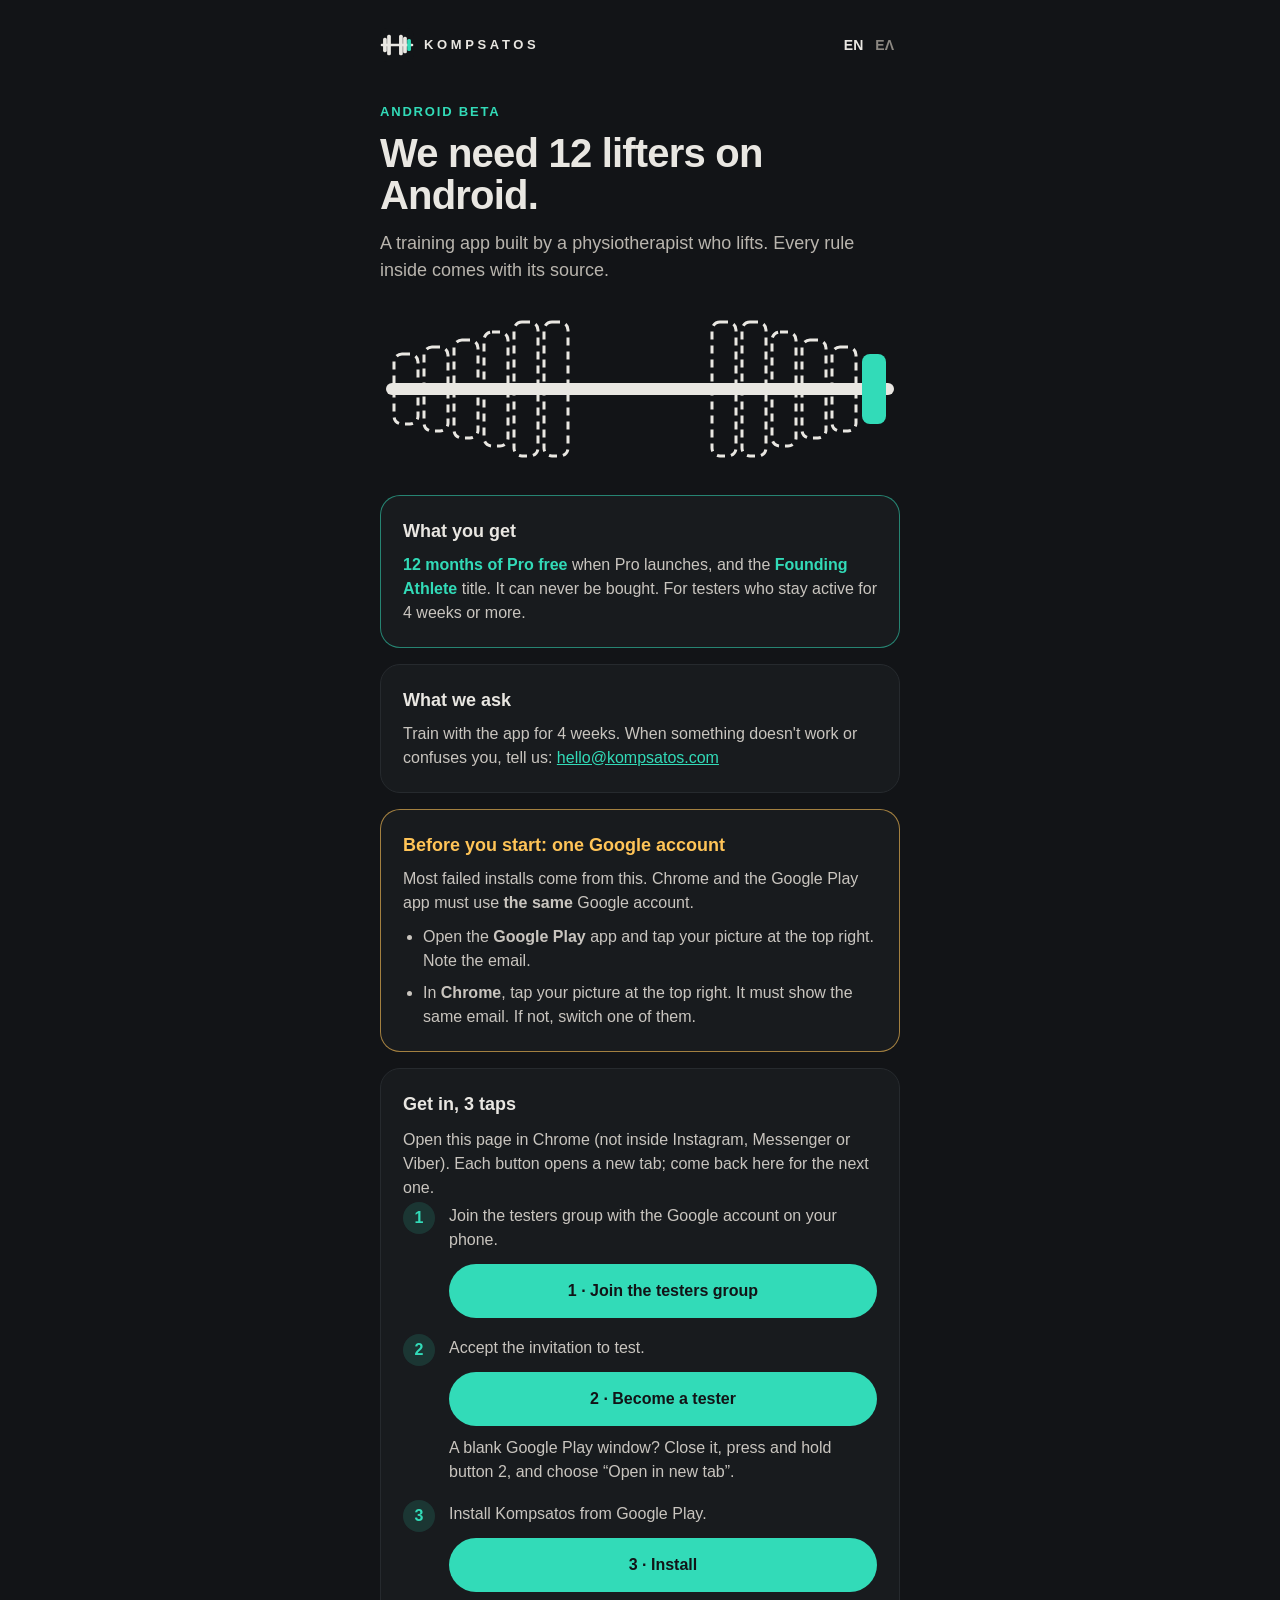
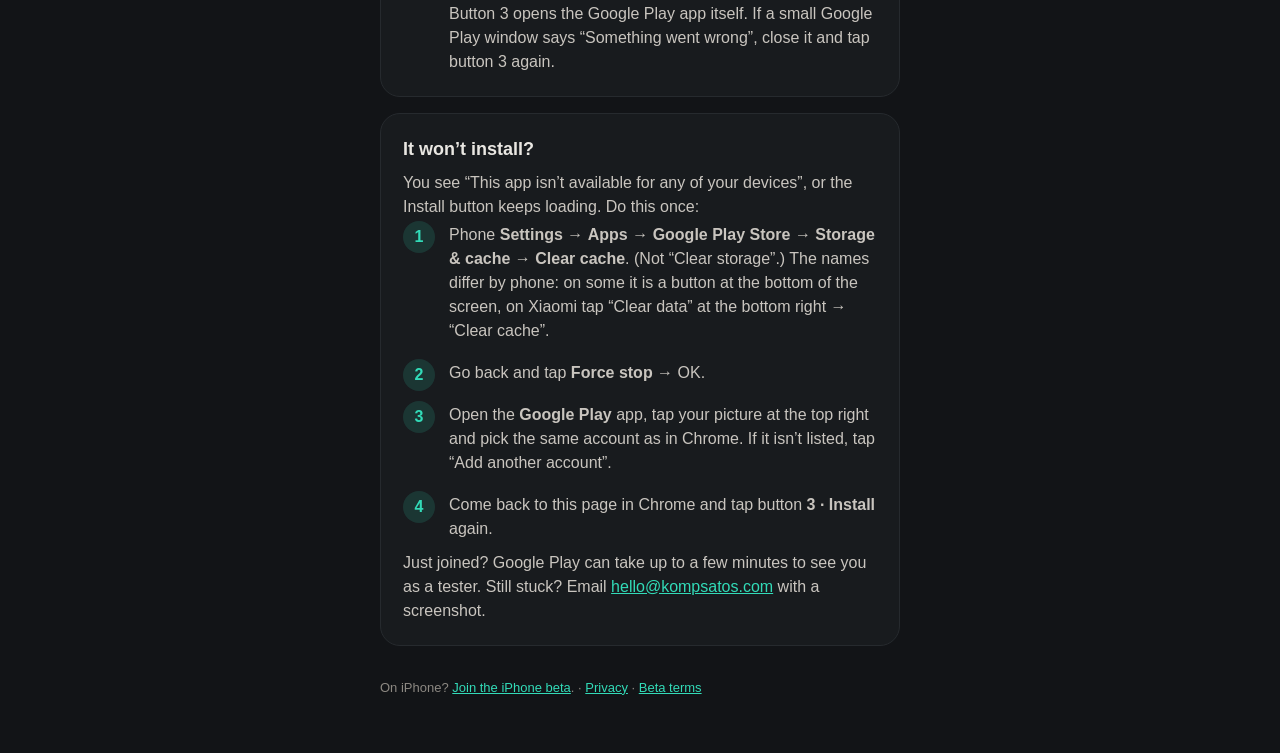
==== commit ff144239: "Android page: exact Xiaomi wording for clearing the cache Co-Authored-By: Claude Opus 5.5 <noreply@a" ====
--- a/android/index.html
+++ b/android/index.html
@@ -136,11 +136,11 @@
     <p data-l="en">You see “This app isn’t available for any of your devices”, or the Install button keeps loading. Do this once:</p>
     <p data-l="el">Βλέπεις «Αυτή η εφαρμογή δεν είναι διαθέσιμη για καμία από τις συσκευές σας», ή το «Εγκατάσταση» φορτώνει συνέχεια. Κάνε μία φορά τα εξής:</p>
     <ol>
-      <li data-l="en">Phone <b>Settings</b> → <b>Apps</b> → <b>Google Play Store</b> → <b>Storage &amp; cache</b> → <b>Clear cache</b>. (Not “Clear storage”.) The names differ by phone: on some it is a button at the bottom of the screen, on Xiaomi under “Clear data” → “Clear cache”.</li>
+      <li data-l="en">Phone <b>Settings</b> → <b>Apps</b> → <b>Google Play Store</b> → <b>Storage &amp; cache</b> → <b>Clear cache</b>. (Not “Clear storage”.) The names differ by phone: on some it is a button at the bottom of the screen, on Xiaomi tap “Clear data” at the bottom right → “Clear cache”.</li>
       <li data-l="en">Go back and tap <b>Force stop</b> → OK.</li>
       <li data-l="en">Open the <b>Google Play</b> app, tap your picture at the top right and pick the same account as in Chrome. If it isn’t listed, tap “Add another account”.</li>
       <li data-l="en">Come back to this page in Chrome and tap button <b>3 · Install</b> again.</li>
-      <li data-l="el"><b>Ρυθμίσεις</b> κινητού → <b>Εφαρμογές</b> → <b>Google Play Store</b> → <b>Αποθηκευτικός χώρος και κρυφή μνήμη</b> → <b>Διαγραφή κρυφής μνήμης</b>. (Όχι «Διαγραφή αποθηκευτικού χώρου».) Τα ονόματα αλλάζουν ανά κινητό: σε κάποια είναι κουμπί «Εκκαθάριση cache» στο κάτω μέρος της οθόνης, σε Xiaomi μέσα στο «Εκκαθάριση δεδομένων» → «Εκκαθάριση cache».</li>
+      <li data-l="el"><b>Ρυθμίσεις</b> κινητού → <b>Εφαρμογές</b> → <b>Google Play Store</b> → <b>Αποθηκευτικός χώρος και κρυφή μνήμη</b> → <b>Διαγραφή κρυφής μνήμης</b>. (Όχι «Διαγραφή αποθηκευτικού χώρου».) Τα ονόματα αλλάζουν ανά κινητό: σε κάποια είναι κουμπί «Εκκαθάριση cache» στο κάτω μέρος της οθόνης, σε Xiaomi πάτα «Εκκαθάριση δεδομένων» κάτω δεξιά → «Εκκαθάριση μνήμης cache».</li>
       <li data-l="el">Γύρνα πίσω και πάτα <b>Αναγκαστική διακοπή</b> → ΟΚ.</li>
       <li data-l="el">Άνοιξε την εφαρμογή <b>Google Play</b>, πάτα την εικόνα σου πάνω δεξιά και διάλεξε τον ίδιο λογαριασμό με το Chrome. Αν δεν υπάρχει, πάτα «Προσθήκη άλλου λογαριασμού».</li>
       <li data-l="el">Γύρνα σε αυτή τη σελίδα στο Chrome και πάτα ξανά το κουμπί <b>3 · Εγκατάσταση</b>.</li>
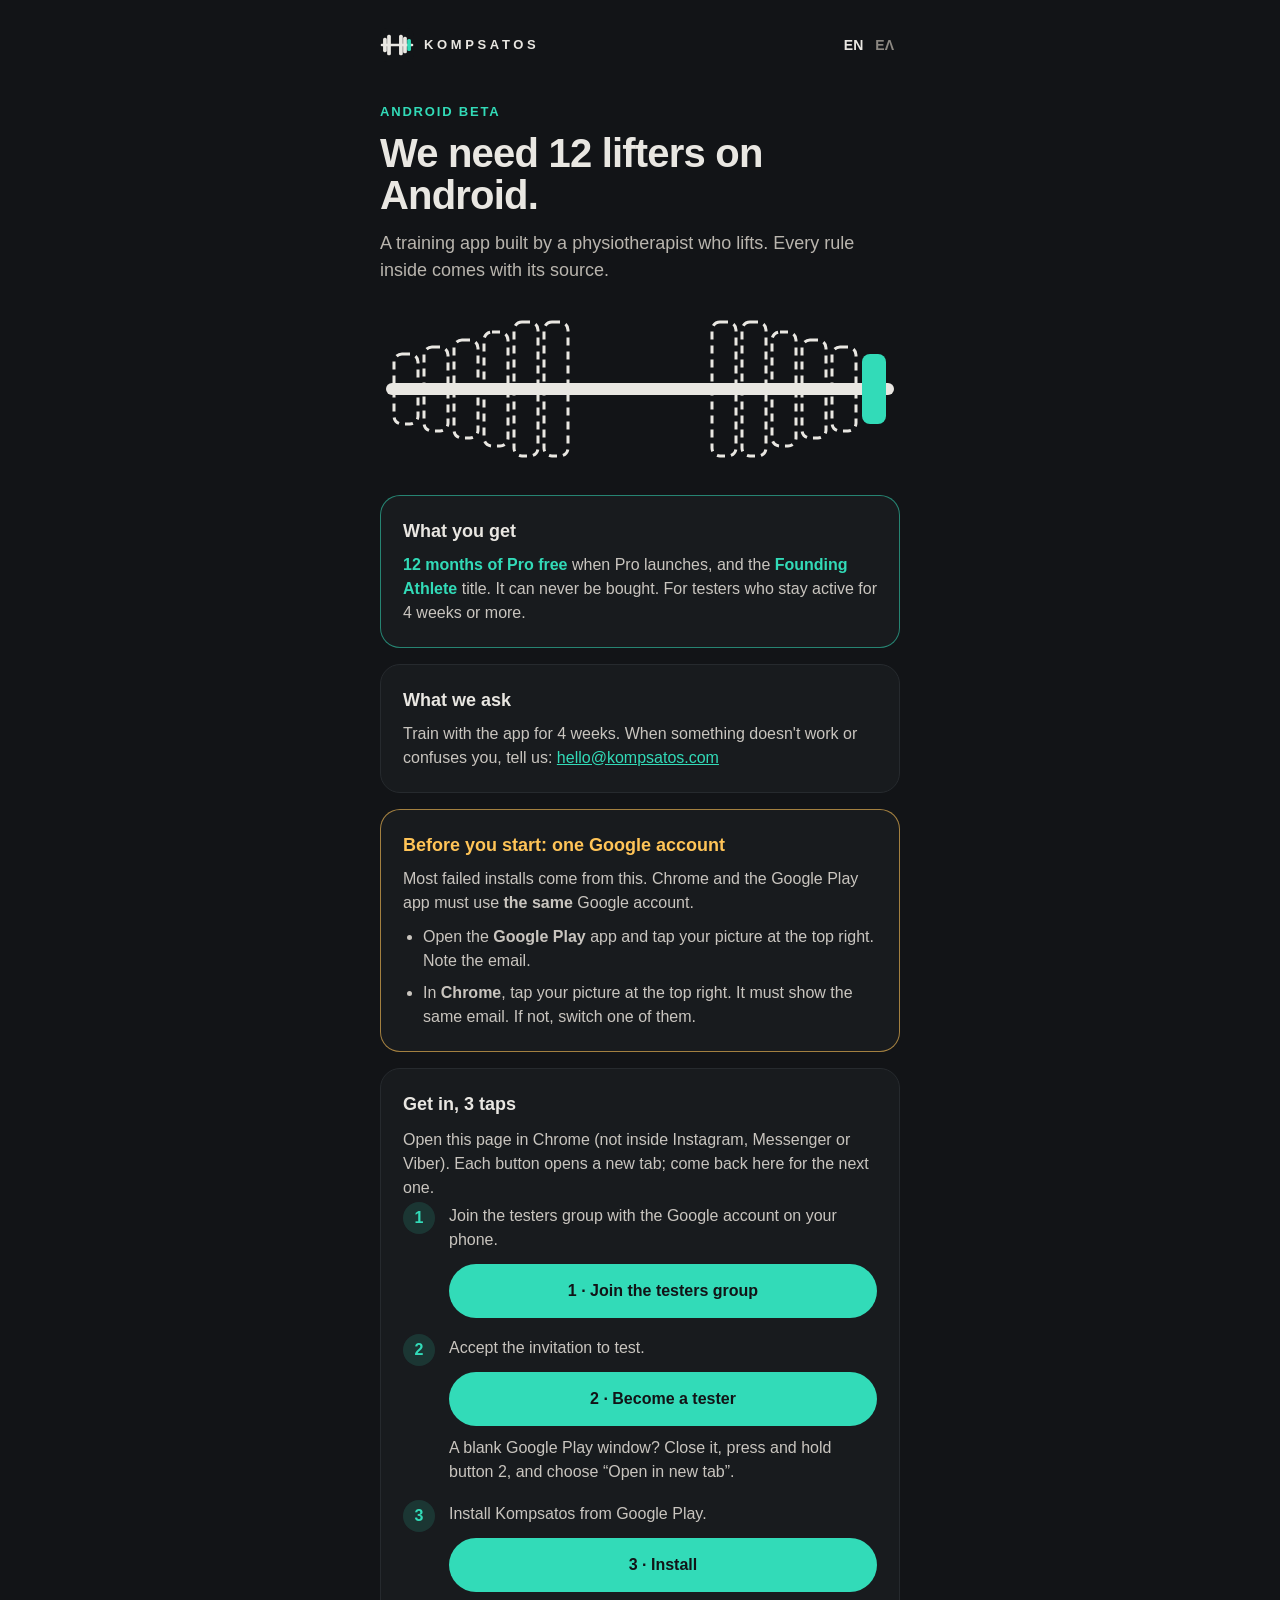
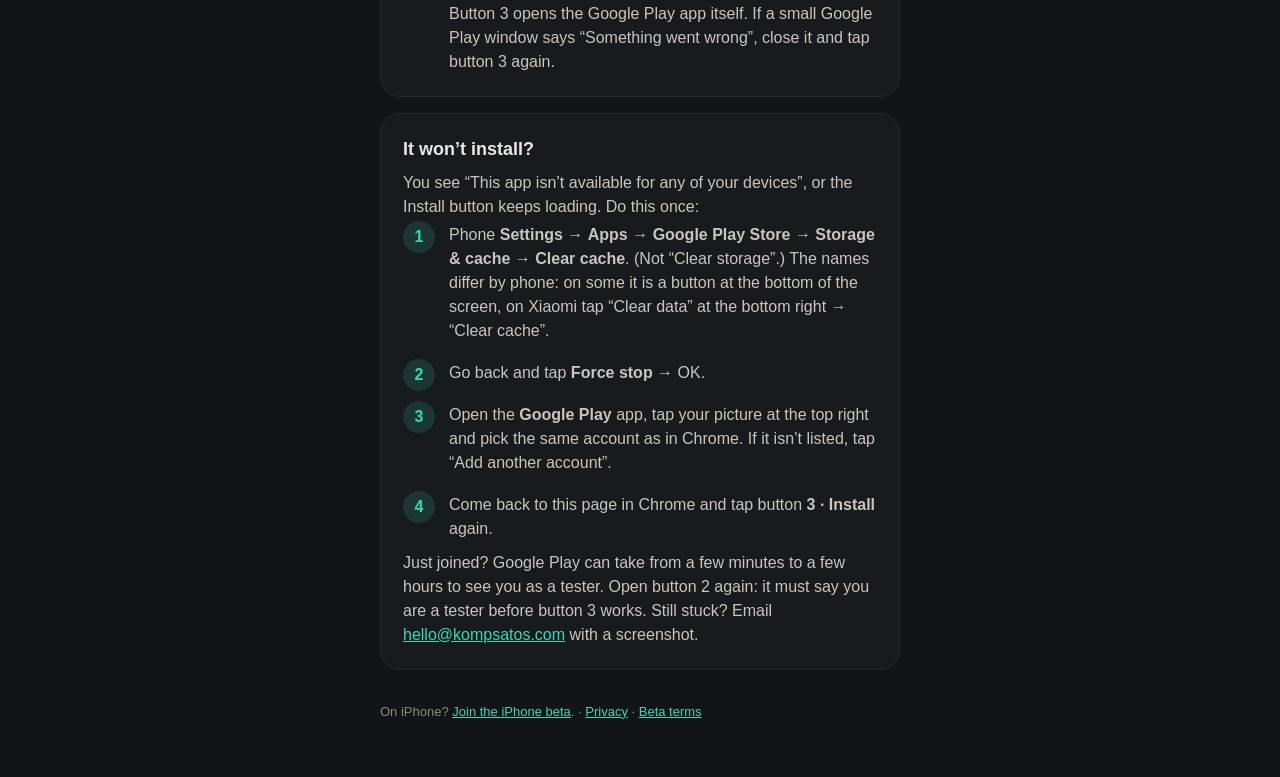
==== commit 14541355: "Android page: group sync can take hours; check button 2 first Co-Authored-By: Claude Opus 5.5 <norep" ====
--- a/android/index.html
+++ b/android/index.html
@@ -145,8 +145,8 @@
       <li data-l="el">Άνοιξε την εφαρμογή <b>Google Play</b>, πάτα την εικόνα σου πάνω δεξιά και διάλεξε τον ίδιο λογαριασμό με το Chrome. Αν δεν υπάρχει, πάτα «Προσθήκη άλλου λογαριασμού».</li>
       <li data-l="el">Γύρνα σε αυτή τη σελίδα στο Chrome και πάτα ξανά το κουμπί <b>3 · Εγκατάσταση</b>.</li>
     </ol>
-    <p class="note" data-l="en">Just joined? Google Play can take up to a few minutes to see you as a tester. Still stuck? Email <a href="mailto:hello@kompsatos.com">hello@kompsatos.com</a> with a screenshot.</p>
-    <p class="note" data-l="el">Μόλις γράφτηκες; Το Google Play μπορεί να θέλει λίγα λεπτά για να σε δει ως δοκιμαστή. Ακόμα τίποτα; Στείλε screenshot στο <a href="mailto:hello@kompsatos.com">hello@kompsatos.com</a>.</p>
+    <p class="note" data-l="en">Just joined? Google Play can take from a few minutes to a few hours to see you as a tester. Open button 2 again: it must say you are a tester before button 3 works. Still stuck? Email <a href="mailto:hello@kompsatos.com">hello@kompsatos.com</a> with a screenshot.</p>
+    <p class="note" data-l="el">Μόλις γράφτηκες; Το Google Play μπορεί να θέλει από λίγα λεπτά έως μερικές ώρες για να σε δει ως δοκιμαστή. Άνοιξε ξανά το κουμπί 2: πρέπει να γράφει ότι είσαι δοκιμαστής πριν δουλέψει το κουμπί 3. Ακόμα τίποτα; Στείλε screenshot στο <a href="mailto:hello@kompsatos.com">hello@kompsatos.com</a>.</p>
   </div>
 
   <p class="foot" data-l="en">On iPhone? <a href="/#beta">Join the iPhone beta</a>. · <a href="/privacy.html">Privacy</a> · <a href="/terms.html">Beta terms</a></p>
